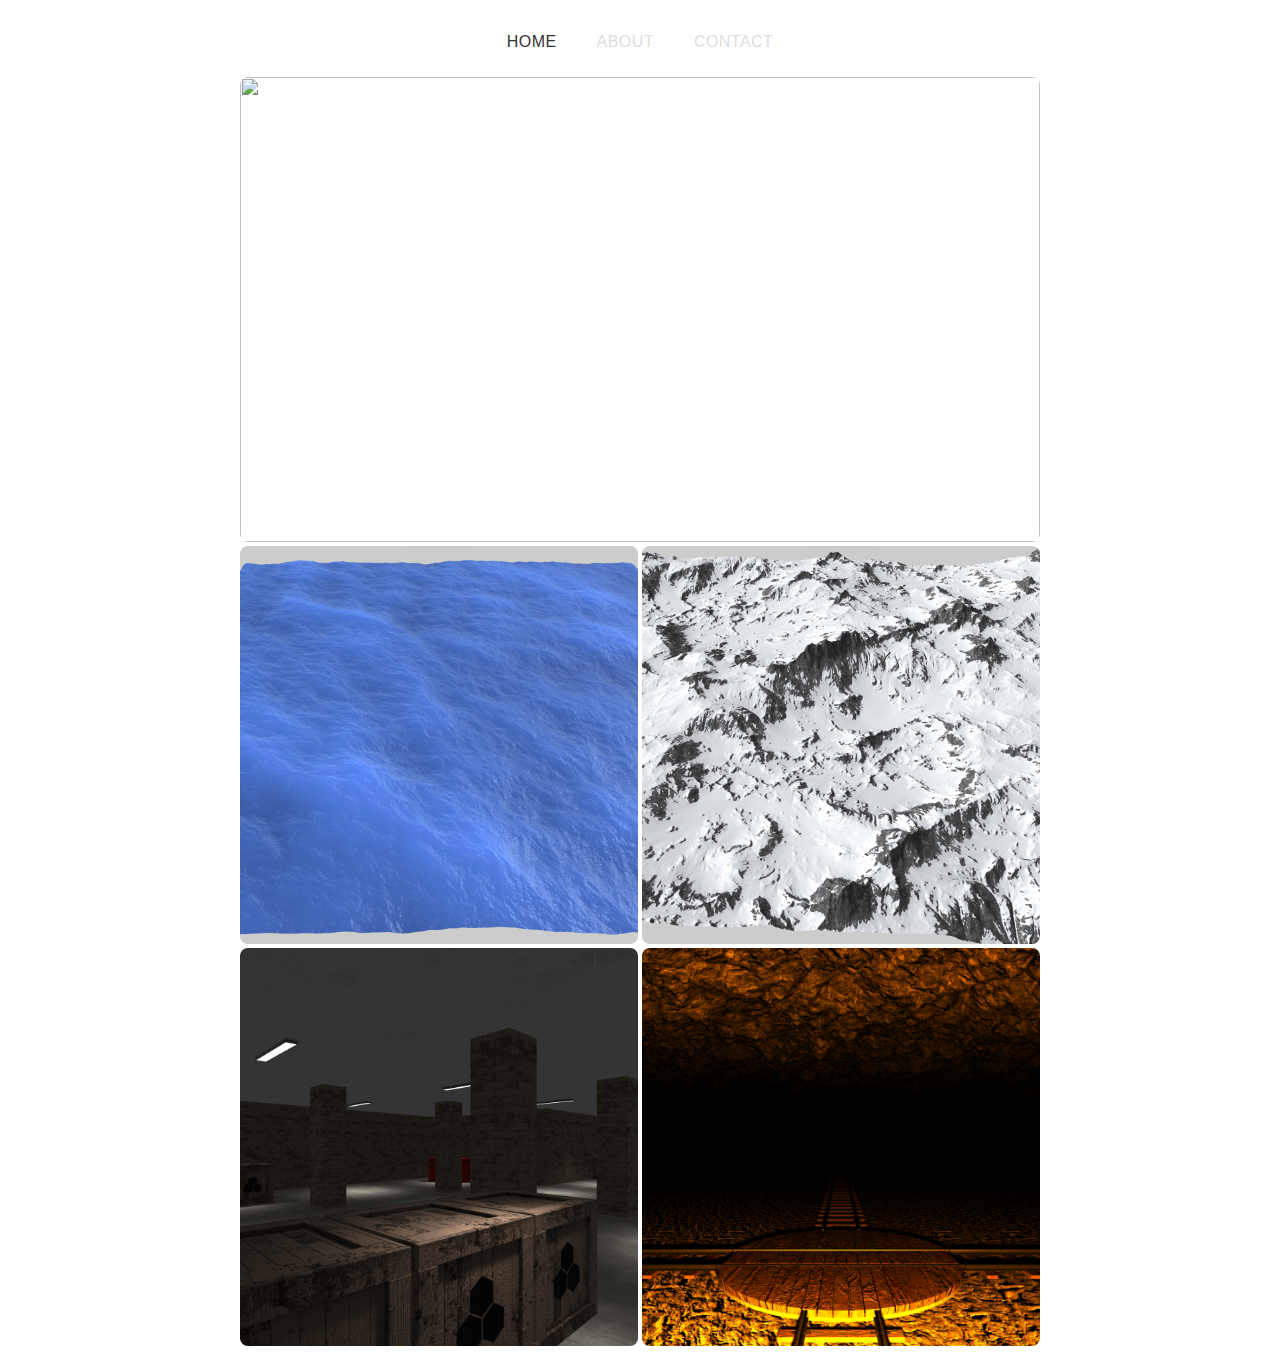
==== index.html @ cbbfcbaa "Changed page" ====
<!DOCTYPE html>

<html>
	<head>
		<link rel="stylesheet" href="main.css">
	</head>
	<body>
		<div class="main-frame">
			<div class="navigation">
				<a class="active" href="index.html">Home</a>
				<a href="about.html">About</a>
				<a href="contact.html">Contact</a>
			</div>
			<div class="image-layout">
				<a href="04.html" style="grid-area:  1 / 1 /  8 / 13;"><img src="images/04-22.png"></a>
				<a href="05.html" style="grid-area:  8 / 1 / 14 /  7;"><img src="images/05-13.png"></a>
				<a href="06.html" style="grid-area:  8 / 7 / 14 / 13;"><img src="images/06-08.png"></a>
				<a href="01.html" style="grid-area: 14 / 1 / 20 /  7;"><img src="images/01-32.png"></a>
				<a href="02.html" style="grid-area: 14 / 7 / 20 / 13;"><img src="images/02-22.png"></a>
			</div>
		</div>
	</body>
</html>
---- main.css ----
body
{
	text-align: center;
}

.main
{
	display: inline-block;
	padding-bottom: 50px;
}

.main-frame
{
	display: block;
	width: 800px;
	height: auto;
	margin-left: auto;
	margin-right: auto;
}

.navigation
{
	overflow: hidden;
	height: 45px;
	display: inline-block;
	margin: 10px 0px 0px;
}

.navigation a
{
	color: #DDDDDD;
	float: left;
	padding: 5px 5px;
	margin: 10px 15px;
	font-size: 16px;
	font-family: sans-serif;
	text-align: center;
	text-decoration: none;
	text-transform: uppercase;
	letter-spacing: 0.45px;
}

.navigation a:hover
{
	color: #333333;
}

.navigation a.active
{
	color: #333333;
}

.collection
{
	display: grid;
	grid-template-columns: auto auto auto;
	grid-column-gap: 10px;
	grid-row-gap: 10px;
}

.item
{
	background-color: #000000;
	width: 300px;
	height: 300px;
	border-radius: 10px;
	overflow: hidden;
}

.item > a > img
{
	width: 100%;
	height: 100%;
}

.item:hover > a > img
{
	filter: grayscale(100%);
}

.textbox
{
	display: inline-block;
	width: 800px;
	text-align: left;
	margin-top: 10px;
	margin-bottom: 10px;
	font-family: sans-serif;
	letter-spacing: 0.25px;
	line-height: 25px;
}

.image-layout
{
	display: inline-grid;
	width: 800px;
	grid-auto-columns: 63px;
	grid-auto-rows: 63px;
	grid-column-gap: 4px;
	grid-row-gap: 4px;
	margin-top: 10px;
	margin-bottom: 10px;
	overflow: hidden;
}

.image-layout a, .image-layout img
{
	width: 100%;
	height: 100%;
	border-radius: 8px;
	object-fit: cover;
}

.video-layout
{
	display: inline-grid;
	width: 800px;
	height: 500px;
	margin-top: 10px;
	margin-bottom: 10px;
	overflow: hidden;
}

.video-layout iframe
{
	width: 100%;
	height: 100%;
	border: none;
	border-radius: 8px;
	object-fit: cover;
}

.contact-photo
{
	display: block;
	width: 300px;
	height: 300px;
	margin-left:auto;
	margin-right:auto;
	margin-top: 20px;
	margin-bottom: 30px;
	overflow: hidden;
}

.contact-photo img
{
	width: 100%;
	height: 100%;
	border-radius: 100%;
	object-fit: cover;
}

.contact-name
{
	margin-top: 20px;
	margin-bottom: 20px;
	font-family: sans-serif;
	font-size: 32px;
	letter-spacing: 0.25px;
}

.contact-mail
{
	margin-top: 20px;
	margin-bottom: 20px;
	font-family: sans-serif;
	font-size: 18px;
	letter-spacing: 0.25px;
}

.contact-linkedin
{
	width: 65px;
	height: 65px;
	margin-left:auto;
	margin-right:auto;
	margin-top: 30px;
	margin-bottom: 10px;
	overflow: hidden;
}

.image-grid
{
	display: inline-grid;
	width: 800px;
	grid-row-gap: 4px;
	grid-column-gap: 4px;
	margin-top: 10px;
	margin-bottom: 10px;
}

.image-grid a
{
	width: 100%;
	border-radius: 8px;
	overflow: hidden;
}

.image-grid a img
{
	width: 100%;
	height: 100%;
	object-fit: cover;
	object-position: center;
}

.image-grid-1 { grid-template: 1fr 1fr / 1fr 1fr 1fr; }
.image-grid-1 a:nth-child(1) { aspect-ratio: 1 / 1; grid-area: 1 / 1 / 2 / 2; }
.image-grid-1 a:nth-child(2) { aspect-ratio: 1 / 1; grid-area: 2 / 1 / 3 / 2; }
.image-grid-1 a:nth-child(3) { aspect-ratio: 1 / 1; grid-area: 1 / 2 / 3 / 4; }

.image-grid-2 { grid-template: 264px 264px / 264px 532px; }
.image-grid-2 a:nth-child(1) { grid-area: 1 / 1 / 2 / 2; }
.image-grid-2 a:nth-child(2) { grid-area: 2 / 1 / 3 / 2; }
.image-grid-2 a:nth-child(3) { grid-area: 1 / 2 / 3 / 3; }

.image-list
{
	display: grid;
	width: 100%;
	grid-auto-rows: 1fr;
	grid-auto-columns: 1fr;
	grid-auto-flow: column;
	grid-row-gap: 4px;
	grid-column-gap: 4px;
	margin-top: 10px;
	margin-bottom: 10px;
}

.image-list a
{
	width: 100%;
	border-radius: 8px;
	overflow: hidden;
}

.image-list a img
{
	width: 100%;
	height: 100%;
	object-fit: cover;
	object-position: center;
}

.image-list-ratio-1-1 a { aspect-ratio: 1 / 1; }
.image-list-ratio-2-1 a { aspect-ratio: 2 / 1; }
.image-list-ratio-2-3 a { aspect-ratio: 2 / 3; }
.image-list-ratio-3-2 a { aspect-ratio: 3 / 2; }
.image-list-ratio-4-1 a { aspect-ratio: 4 / 1; }
.image-list-ratio-5-1 a { aspect-ratio: 5 / 1; }
.image-list-ratio-5-2 a { aspect-ratio: 5 / 2; }
.image-list-ratio-5-4 a { aspect-ratio: 5 / 4; }
.image-list-ratio-7-5 a { aspect-ratio: 7 / 5; }
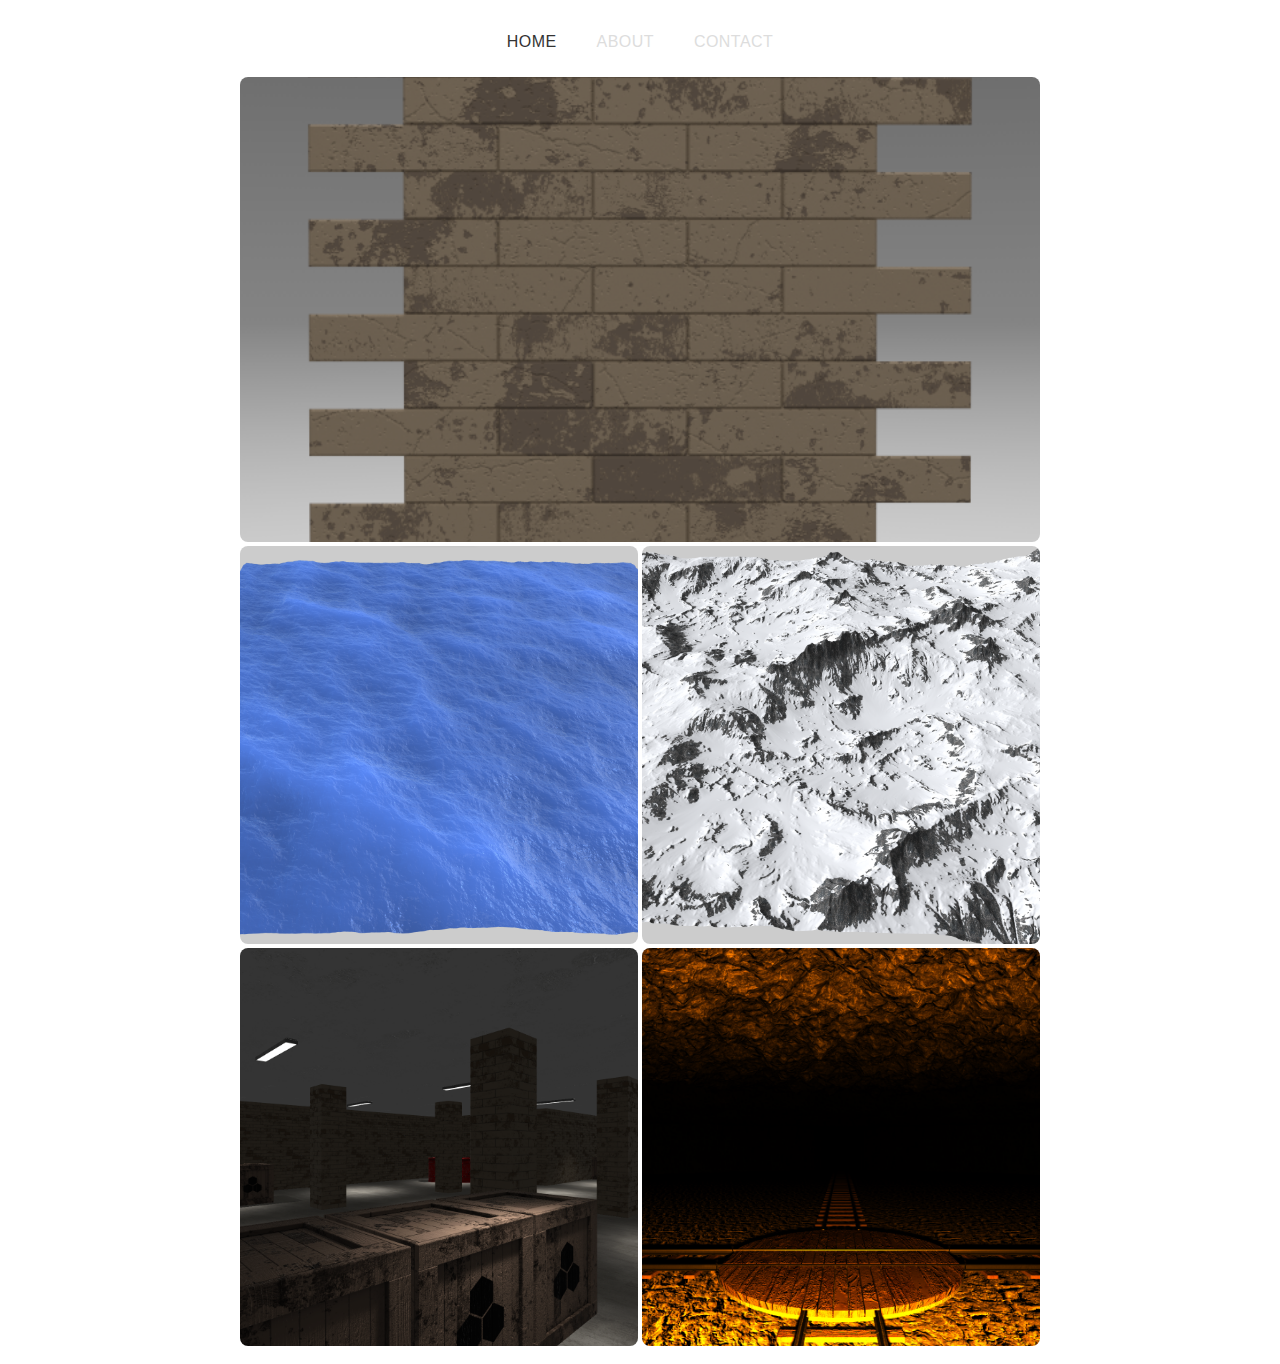
==== commit 341aff9c: "Changed page" ====
--- a/index.html
+++ b/index.html
@@ -12,10 +12,10 @@
 				<a href="contact.html">Contact</a>
 			</div>
 			<div class="image-layout">
-				<a href="04.html" style="grid-area:  1 / 1 /  8 / 13;"><img src="images/04-22.png"></a>
+				<a href="01.html" style="grid-area:  1 / 1 /  8 / 13;"><img src="images/01-22.png"></a>
 				<a href="05.html" style="grid-area:  8 / 1 / 14 /  7;"><img src="images/05-13.png"></a>
 				<a href="06.html" style="grid-area:  8 / 7 / 14 / 13;"><img src="images/06-08.png"></a>
-				<a href="01.html" style="grid-area: 14 / 1 / 20 /  7;"><img src="images/01-32.png"></a>
+				<a href="04.html" style="grid-area: 14 / 1 / 20 /  7;"><img src="images/04-32.png"></a>
 				<a href="02.html" style="grid-area: 14 / 7 / 20 / 13;"><img src="images/02-22.png"></a>
 			</div>
 		</div>
--- a/main.css
+++ b/main.css
@@ -1,6 +1,7 @@
 body
 {
 	text-align: center;
+	overflow-y: scroll;
 }
 
 .main
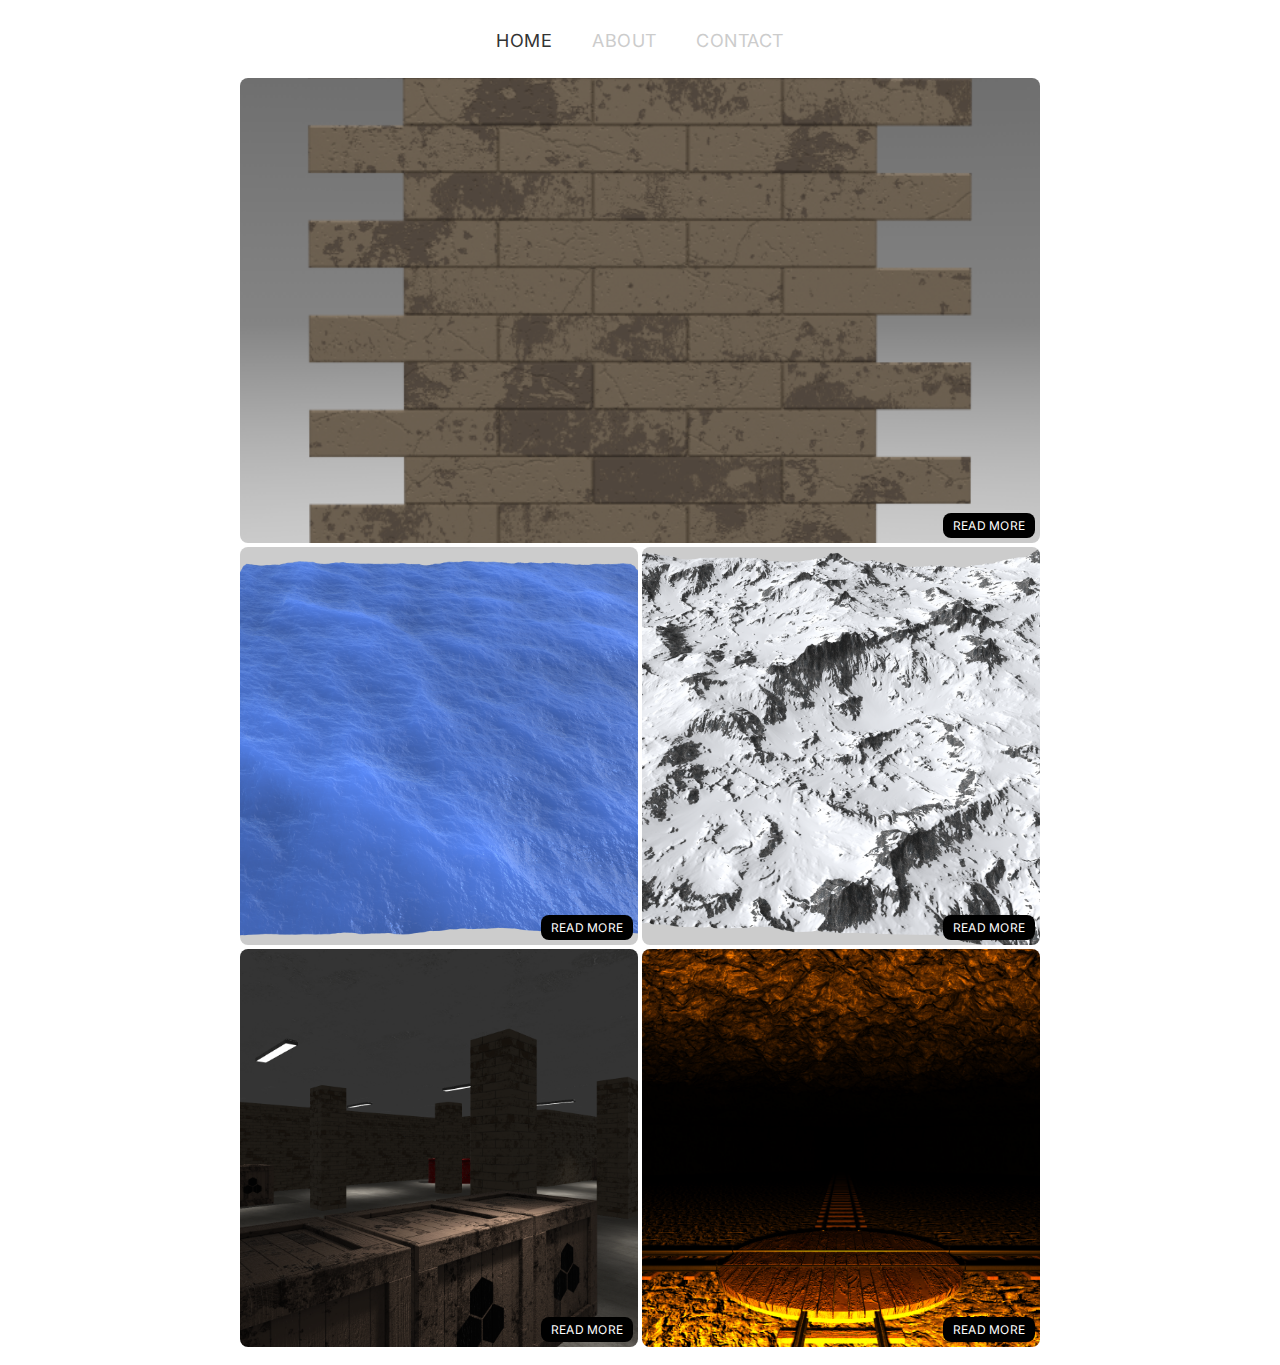
==== commit 5c3e6cff: "Changed page" ====
--- a/index.html
+++ b/index.html
@@ -2,7 +2,9 @@
 
 <html>
 	<head>
+		<title>Simon Blom</title>
 		<link rel="stylesheet" href="main.css">
+		<link rel="stylesheet" href="https://fonts.googleapis.com/css?family=Inter">
 	</head>
 	<body>
 		<div class="main-frame">
@@ -12,11 +14,26 @@
 				<a href="contact.html">Contact</a>
 			</div>
 			<div class="image-layout">
-				<a href="01.html" style="grid-area:  1 / 1 /  8 / 13;"><img src="images/01-22.png"></a>
-				<a href="05.html" style="grid-area:  8 / 1 / 14 /  7;"><img src="images/05-13.png"></a>
-				<a href="06.html" style="grid-area:  8 / 7 / 14 / 13;"><img src="images/06-08.png"></a>
-				<a href="04.html" style="grid-area: 14 / 1 / 20 /  7;"><img src="images/04-32.png"></a>
-				<a href="02.html" style="grid-area: 14 / 7 / 20 / 13;"><img src="images/02-22.png"></a>
+				<a href="01.html" style="grid-area: 1 / 1 / 8 / 13;">
+					<img src="images/01-22.png">
+					<div class="index-button">READ MORE</div>
+				</a>
+				<a href="02.html" style="grid-area: 8 / 1 / 14 / 7;">
+					<img src="images/02-13.png">
+					<div class="index-button">READ MORE</div>
+				</a>
+				<a href="03.html" style="grid-area: 8 / 7 / 14 / 13;">
+					<img src="images/03-08.png">
+					<div class="index-button">READ MORE</div>
+				</a>
+				<a href="04.html" style="grid-area: 14 / 1 / 20 / 7;">
+					<img src="images/04-32.png">
+					<div class="index-button">READ MORE</div>
+				</a>
+				<a href="05.html" style="grid-area: 14 / 7 / 20 / 13;">
+					<img src="images/05-22.png">
+					<div class="index-button">READ MORE</div>
+				</a>
 			</div>
 		</div>
 	</body>
--- a/main.css
+++ b/main.css
@@ -4,10 +4,16 @@
 	overflow-y: scroll;
 }
 
-.main
+a
 {
-	display: inline-block;
-	padding-bottom: 50px;
+	color: #00A2FF;
+	text-decoration: none;
+}
+
+a:hover
+{
+	color: #00A2FF;
+	text-decoration: underline;
 }
 
 .main-frame
@@ -21,24 +27,24 @@
 
 .navigation
 {
-	overflow: hidden;
-	height: 45px;
 	display: inline-block;
 	margin: 10px 0px 0px;
+	overflow: hidden;
 }
 
 .navigation a
 {
-	color: #DDDDDD;
+	color: #CCCCCC;
 	float: left;
+	margin: 10px 15px;
 	padding: 5px 5px;
-	margin: 10px 15px;
-	font-size: 16px;
-	font-family: sans-serif;
+	font-family: "Inter", sans-serif;
+	font-size: 18px;
 	text-align: center;
 	text-decoration: none;
 	text-transform: uppercase;
 	letter-spacing: 0.45px;
+	line-height: 16px;
 }
 
 .navigation a:hover
@@ -51,42 +57,15 @@
 	color: #333333;
 }
 
-.collection
-{
-	display: grid;
-	grid-template-columns: auto auto auto;
-	grid-column-gap: 10px;
-	grid-row-gap: 10px;
-}
-
-.item
-{
-	background-color: #000000;
-	width: 300px;
-	height: 300px;
-	border-radius: 10px;
-	overflow: hidden;
-}
-
-.item > a > img
-{
-	width: 100%;
-	height: 100%;
-}
-
-.item:hover > a > img
-{
-	filter: grayscale(100%);
-}
-
 .textbox
 {
 	display: inline-block;
 	width: 800px;
-	text-align: left;
 	margin-top: 10px;
 	margin-bottom: 10px;
 	font-family: sans-serif;
+	font-size: 16px;
+	text-align: left;
 	letter-spacing: 0.25px;
 	line-height: 25px;
 }
@@ -95,17 +74,18 @@
 {
 	display: inline-grid;
 	width: 800px;
+	margin-top: 10px;
+	margin-bottom: 10px;
 	grid-auto-columns: 63px;
 	grid-auto-rows: 63px;
 	grid-column-gap: 4px;
 	grid-row-gap: 4px;
-	margin-top: 10px;
-	margin-bottom: 10px;
 	overflow: hidden;
 }
 
 .image-layout a, .image-layout img
 {
+	position: relative;
 	width: 100%;
 	height: 100%;
 	border-radius: 8px;
@@ -129,6 +109,28 @@
 	border: none;
 	border-radius: 8px;
 	object-fit: cover;
+}
+
+.index-button
+{
+	position: absolute;
+	display: inline-grid;
+	right: 5px;
+	bottom: 5px;
+	padding: 5px 10px;
+	font-family: "Inter", sans-serif;
+	font-size: 12px;
+	letter-spacing: 0.25px;
+	color: #FFFFFF;
+	background-color: #000000;
+	border-radius: 8px;
+}
+
+.image-layout a:hover .index-button
+{
+	font-weight: 600;
+	color: #000000;
+	background-color: #FCBA03;
 }
 
 .contact-photo
@@ -178,77 +180,4 @@
 	margin-top: 30px;
 	margin-bottom: 10px;
 	overflow: hidden;
-}
-
-.image-grid
-{
-	display: inline-grid;
-	width: 800px;
-	grid-row-gap: 4px;
-	grid-column-gap: 4px;
-	margin-top: 10px;
-	margin-bottom: 10px;
-}
-
-.image-grid a
-{
-	width: 100%;
-	border-radius: 8px;
-	overflow: hidden;
-}
-
-.image-grid a img
-{
-	width: 100%;
-	height: 100%;
-	object-fit: cover;
-	object-position: center;
-}
-
-.image-grid-1 { grid-template: 1fr 1fr / 1fr 1fr 1fr; }
-.image-grid-1 a:nth-child(1) { aspect-ratio: 1 / 1; grid-area: 1 / 1 / 2 / 2; }
-.image-grid-1 a:nth-child(2) { aspect-ratio: 1 / 1; grid-area: 2 / 1 / 3 / 2; }
-.image-grid-1 a:nth-child(3) { aspect-ratio: 1 / 1; grid-area: 1 / 2 / 3 / 4; }
-
-.image-grid-2 { grid-template: 264px 264px / 264px 532px; }
-.image-grid-2 a:nth-child(1) { grid-area: 1 / 1 / 2 / 2; }
-.image-grid-2 a:nth-child(2) { grid-area: 2 / 1 / 3 / 2; }
-.image-grid-2 a:nth-child(3) { grid-area: 1 / 2 / 3 / 3; }
-
-.image-list
-{
-	display: grid;
-	width: 100%;
-	grid-auto-rows: 1fr;
-	grid-auto-columns: 1fr;
-	grid-auto-flow: column;
-	grid-row-gap: 4px;
-	grid-column-gap: 4px;
-	margin-top: 10px;
-	margin-bottom: 10px;
-}
-
-.image-list a
-{
-	width: 100%;
-	border-radius: 8px;
-	overflow: hidden;
-}
-
-.image-list a img
-{
-	width: 100%;
-	height: 100%;
-	object-fit: cover;
-	object-position: center;
-}
-
-.image-list-ratio-1-1 a { aspect-ratio: 1 / 1; }
-.image-list-ratio-2-1 a { aspect-ratio: 2 / 1; }
-.image-list-ratio-2-3 a { aspect-ratio: 2 / 3; }
-.image-list-ratio-3-2 a { aspect-ratio: 3 / 2; }
-.image-list-ratio-4-1 a { aspect-ratio: 4 / 1; }
-.image-list-ratio-5-1 a { aspect-ratio: 5 / 1; }
-.image-list-ratio-5-2 a { aspect-ratio: 5 / 2; }
-.image-list-ratio-5-4 a { aspect-ratio: 5 / 4; }
-.image-list-ratio-7-5 a { aspect-ratio: 7 / 5; }+}